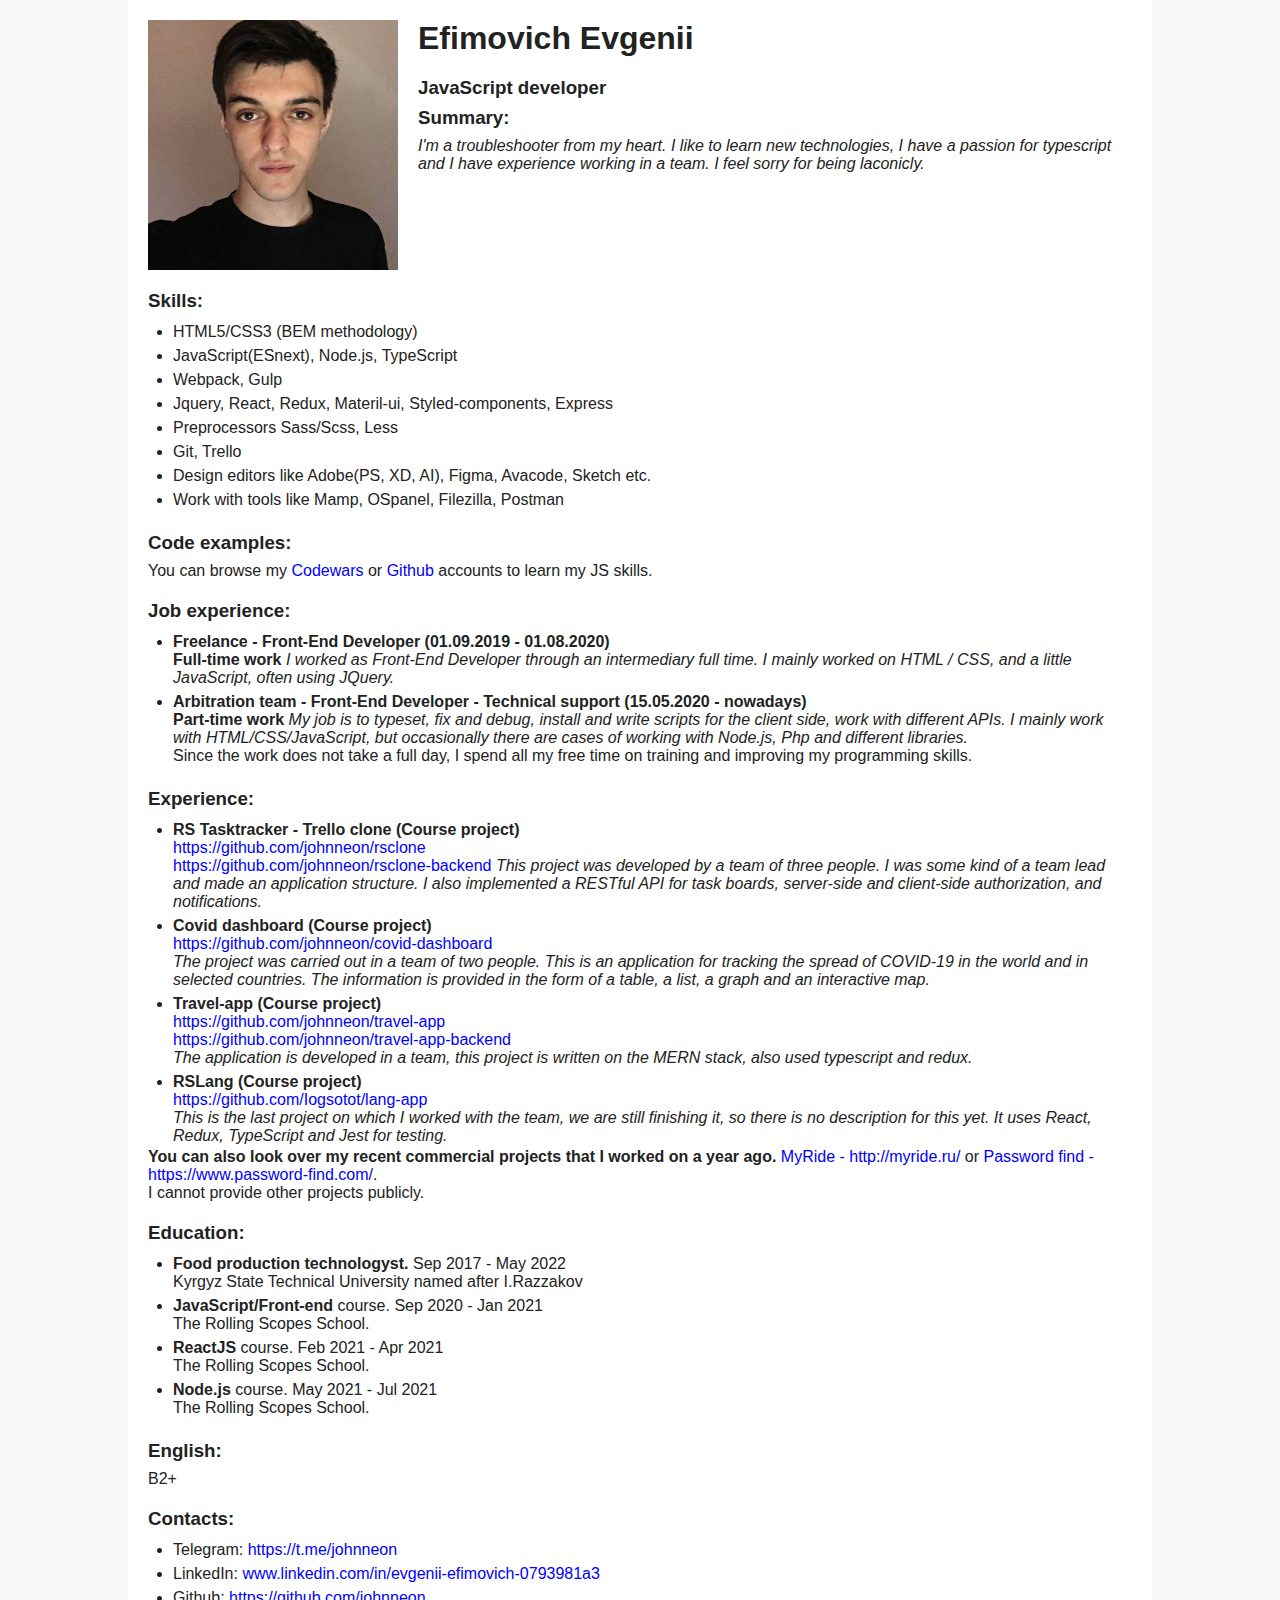
==== index.html @ 8bece7a2 "fix: minor typos" ====
<!doctype html>
<html lang="en">
<head>
    <meta charset="UTF-8">
    <meta http-equiv="x-ua-compatible" content="ie=edge">
    <meta name="viewport" content="width=device-width, initial-scale=1.0">
    <title>Resume</title>
    <link rel="stylesheet" href="./static/css/style.css">
</head>
<body>
    <main>
        <header>
            <img src="./static/img/photo.jpeg" alt="Photo">
            <div>
                <h1>Efimovich Evgenii</h1>
                <h3>JavaScript developer</h3>
                
                <div>
                    <h3>Summary:</h3>
                    <blockquote>
                        <i>
                            I'm a troubleshooter from my heart.
                            I like to learn new technologies, I have a passion for typescript and I have experience working in a team.
                            I feel sorry for being laconicly.
                        </i>
                    </blockquote>
                </div>
            </div>
        </header>
        <section>
            <h3>Skills:</h3>
            <ul>
                <li>HTML5/CSS3 (BEM methodology)</li>
                <li>JavaScript(ESnext), Node.js, TypeScript</li>
                <li>Webpack, Gulp</li>
                <li>Jquery, React, Redux, Materil-ui, Styled-components, Express</li>
                <!-- <li>Mongo DB, Mongoose, Postgree, TypeORM</li> coming soon -->
                <li>Preprocessors Sass/Scss, Less</li>
                <li>Git, Trello</li>
                <li>Design editors like Adobe(PS, XD, AI), Figma, Avacode, Sketch etc.</li>
                <li>Work with tools like Mamp, OSpanel, Filezilla, Postman</li>
            </ul>
        </section>
        <section>
            <h3>Code examples:</h3>
            <p>You can browse my <a href="https://www.codewars.com/users/johnneon/completed_solutions" target="_blank">Codewars</a> or <a href="https://github.com/johnneon" target="_blank">Github</a> accounts to learn my JS skills.</p>
        </section>
        <section>
            <h3>Job experience:</h3>
            <ul>
                <li>
                    <h4>Freelance - <b>Front-End Developer</b> (01.09.2019 - 01.08.2020)</h4>
                    <b>Full-time work</b>
                    <i>
                        I worked as Front-End Developer through an intermediary full time.
                        I mainly worked on HTML / CSS, and a little JavaScript, often using JQuery.
                    </i>
                </li>
                <li>
                    <h4>Arbitration team - <b>Front-End Developer - Technical support</b> (15.05.2020 - nowadays)</h4>
                    <b>Part-time work</b>
                    <i>
                        My job is to typeset, fix and debug, install and write scripts for the client side, work with different APIs. I mainly work with HTML/CSS/JavaScript, but occasionally there are cases of working with Node.js, Php and different libraries.
                    </i>
                    <p>Since the work does not take a full day, I spend all my free time on training and improving my programming skills.</p>
                </li>
            </ul>
        </section>
        <section>
            <h3>Experience:</h3>
            <ul>
                <li>
                    <h4><b>RS Tasktracker</b> - Trello clone (Course project)</h4>
                    <a href="https://github.com/johnneon/rsclone">https://github.com/johnneon/rsclone</a> <br>
                    <a href="https://github.com/johnneon/rsclone-backend">https://github.com/johnneon/rsclone-backend</a>
                    <i>This project was developed by a team of three people. I was some kind of a team lead and made an application structure.</i>
                    <i>I also implemented a RESTful API for task boards, server-side and client-side authorization, and notifications.</i>
                </li>
                <li>
                    <h4>Covid dashboard (Course project)</h4>
                    <a href="https://github.com/johnneon/covid-dashboard">https://github.com/johnneon/covid-dashboard</a> <br>
                    <i>The project was carried out in a team of two people.</i>
                    <i>This is an application for tracking the spread of COVID-19 in the world and in selected countries. The information is provided in the form of a table, a list, a graph and an interactive map.</i>
                </li>
                <li>
                    <h4>Travel-app (Course project)</h4>
                    <a href="https://github.com/johnneon/travel-app">https://github.com/johnneon/travel-app</a> <br>
                    <a href="https://github.com/johnneon/travel-app-backend">https://github.com/johnneon/travel-app-backend</a> <br>
                    <i>The application is developed in a team, this project is written on the MERN stack, also used typescript and redux.</i>
                </li>
                <li>
                    <h4>RSLang (Course project)</h4>
                    <a href="https://github.com/Iogsotot/lang-app">https://github.com/Iogsotot/lang-app</a> <br>
                    <i>This is the last project on which I worked with the team, we are still finishing it, so there is no description for this yet.
                        It uses React, Redux, TypeScript and Jest for testing.</i>
                </li>
            </ul>
            <p><b>You can also look over my recent commercial projects that I worked on a year ago.</b> <a href="http://myride.ru/" target="_blank">MyRide - http://myride.ru/</a> or <a href="https://www.password-find.com/" target="_blank"> Password find - https://www.password-find.com/</a>.</p>
            <p>I cannot provide other projects publicly.</p>
        </section>
        <section>
            <h3>Education:</h3>
            <ul>
                <li>
                    <b>Food production technologyst.</b> <time>Sep 2017 - May 2022</time><br>
                    Kyrgyz State Technical University named after I.Razzakov <br>
                </li>
                <li>
                    <b>JavaScript/Front-end</b> course. <time>Sep 2020 - Jan 2021</time><br>
                    The Rolling Scopes School.
                </li>
                <li>
                    <b>ReactJS</b> course. <time>Feb 2021 - Apr 2021</time><br>
                    The Rolling Scopes School.
                </li>
                <li>
                    <b>Node.js</b> course. <time>May 2021 - Jul 2021</time><br>
                    The Rolling Scopes School.
                </li>
            </ul>
        </section>
        <section>
            <h3>English:</h3>
            <p>B2+</p>
        </section>
        <section>
            <h3>Contacts:</h3>
            <ul>
                <li>Telegram: <a href="https://t.me/johnneon" target="_blank">https://t.me/johnneon</a></li>
                <li>LinkedIn: <a href="www.linkedin.com/in/evgenii-efimovich-0793981a3" target="_blank">www.linkedin.com/in/evgenii-efimovich-0793981a3</a></li>
                <li>Github: <a href="https://github.com/johnneon" target="_blank">https://github.com/johnneon</a></li>
            </ul>
        </section>
    </main>
</body>
</html>
---- static/css/style.css ----
*,
*::before,
*::after {
    margin: 0;
    padding: 0;
    box-sizing: border-box;
}

body {
    font: normal 16px "Helvetica", sans-serif;
    color: #222222;
    background: #f9f9f9;
}

main {
    max-width: 1024px;
    margin: 0 auto;
    padding-top: 20px;
    background: #fff;
    padding: 20px;
}

header { display: flex; }

header img {
    width: 100%;
    max-width: 250px;
    margin-right: 20px;
}

section {
    margin-top: 20px;
}

h1 { margin-bottom: 20px; }

h3 { margin-bottom: 8px; }

ul { padding-left: 25px; }

ul li {
    padding-top: 3px;
    padding-bottom: 3px;
}

a {
    color: blue;
    text-decoration: none;
}

a:hover { text-decoration: underline; }

@media (max-width: 600px) {
    header { flex-wrap: wrap; }

    header img { margin-right: 0; }

    header div { margin-top: 20px; }
}
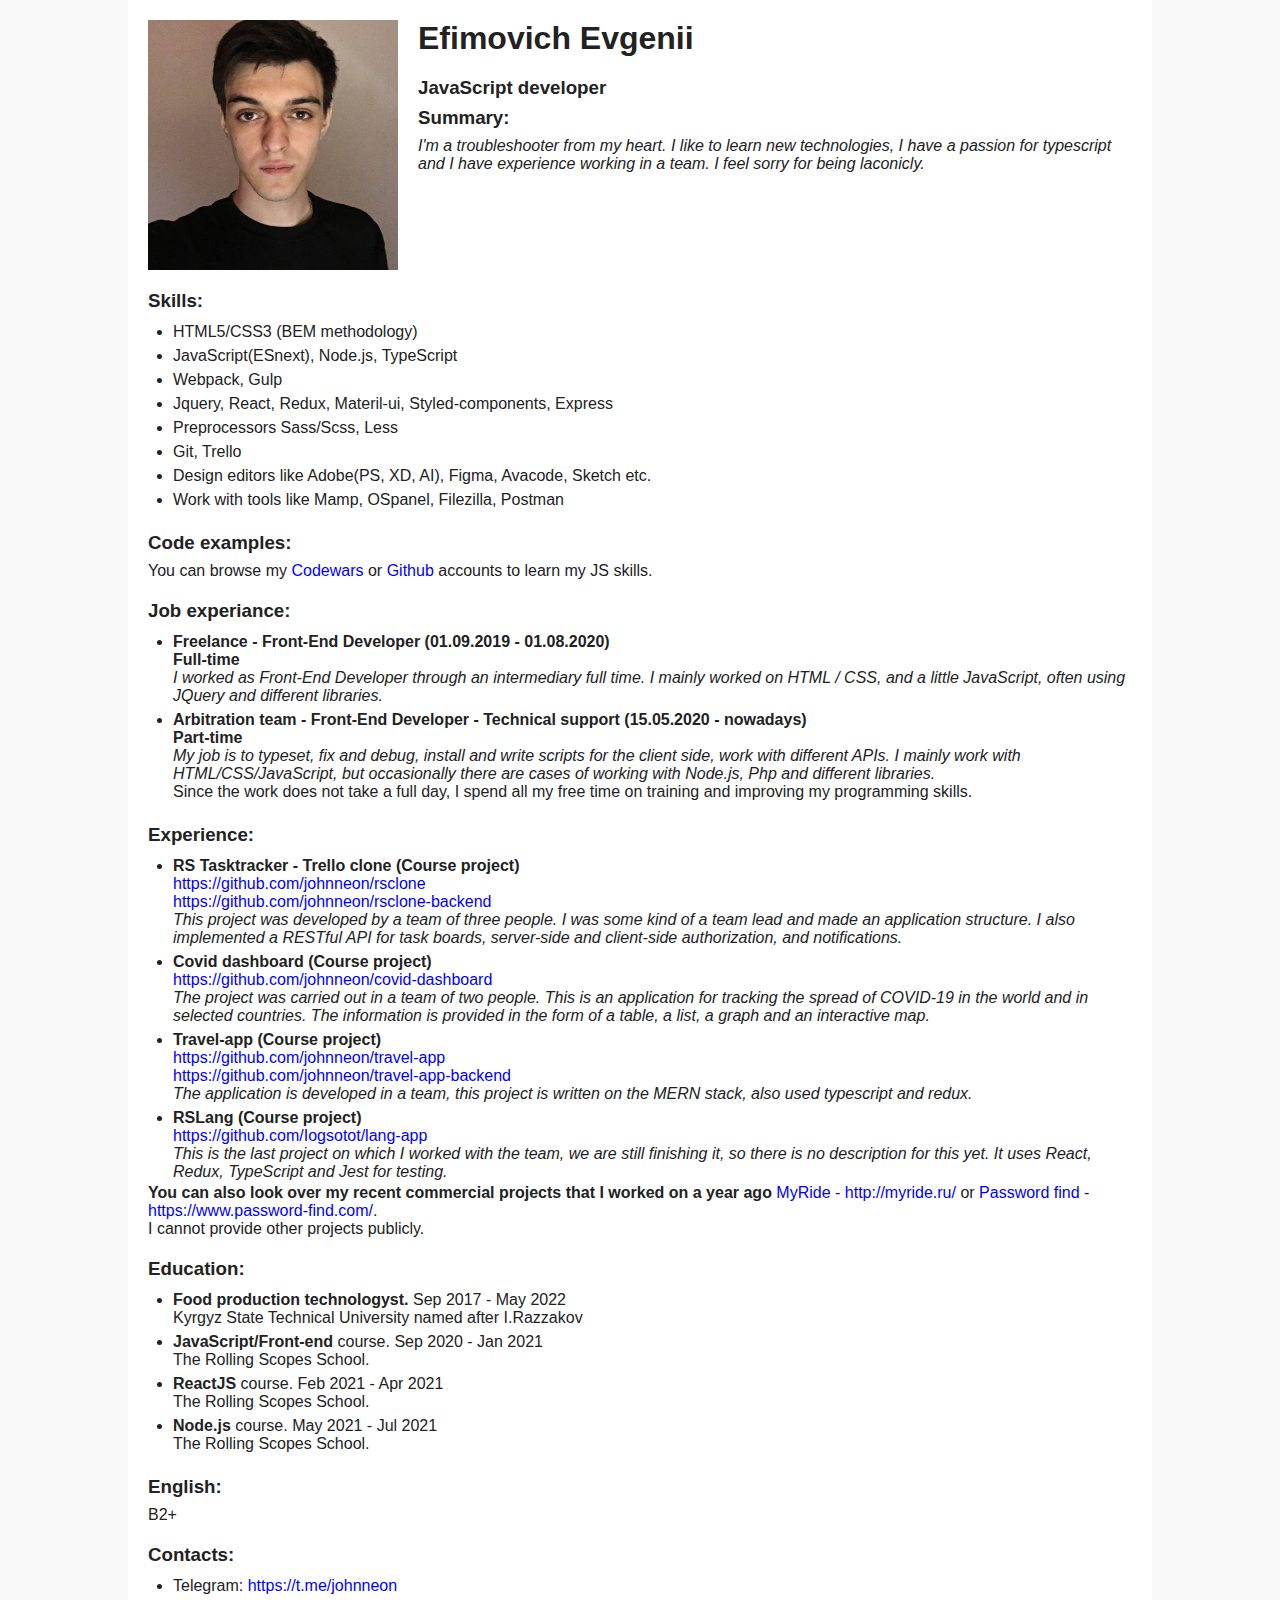
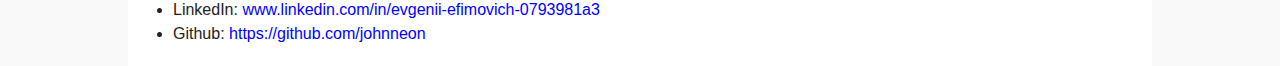
==== commit cdfd7e14: "feat: update cv" ====
--- a/index.html
+++ b/index.html
@@ -46,19 +46,19 @@
             <p>You can browse my <a href="https://www.codewars.com/users/johnneon/completed_solutions" target="_blank">Codewars</a> or <a href="https://github.com/johnneon" target="_blank">Github</a> accounts to learn my JS skills.</p>
         </section>
         <section>
-            <h3>Job experience:</h3>
+            <h3>Job experiance:</h3>
             <ul>
                 <li>
                     <h4>Freelance - <b>Front-End Developer</b> (01.09.2019 - 01.08.2020)</h4>
-                    <b>Full-time work</b>
+                    <b>Full-time</b> <br>
                     <i>
                         I worked as Front-End Developer through an intermediary full time.
-                        I mainly worked on HTML / CSS, and a little JavaScript, often using JQuery.
+                        I mainly worked on HTML / CSS, and a little JavaScript, often using JQuery and different libraries.
                     </i>
                 </li>
                 <li>
                     <h4>Arbitration team - <b>Front-End Developer - Technical support</b> (15.05.2020 - nowadays)</h4>
-                    <b>Part-time work</b>
+                    <b>Part-time</b> <br>
                     <i>
                         My job is to typeset, fix and debug, install and write scripts for the client side, work with different APIs. I mainly work with HTML/CSS/JavaScript, but occasionally there are cases of working with Node.js, Php and different libraries.
                     </i>
@@ -72,7 +72,7 @@
                 <li>
                     <h4><b>RS Tasktracker</b> - Trello clone (Course project)</h4>
                     <a href="https://github.com/johnneon/rsclone">https://github.com/johnneon/rsclone</a> <br>
-                    <a href="https://github.com/johnneon/rsclone-backend">https://github.com/johnneon/rsclone-backend</a>
+                    <a href="https://github.com/johnneon/rsclone-backend">https://github.com/johnneon/rsclone-backend</a> <br>
                     <i>This project was developed by a team of three people. I was some kind of a team lead and made an application structure.</i>
                     <i>I also implemented a RESTful API for task boards, server-side and client-side authorization, and notifications.</i>
                 </li>
@@ -95,7 +95,7 @@
                         It uses React, Redux, TypeScript and Jest for testing.</i>
                 </li>
             </ul>
-            <p><b>You can also look over my recent commercial projects that I worked on a year ago.</b> <a href="http://myride.ru/" target="_blank">MyRide - http://myride.ru/</a> or <a href="https://www.password-find.com/" target="_blank"> Password find - https://www.password-find.com/</a>.</p>
+            <p><b>You can also look over my recent commercial projects that I worked on a year ago </b> <a href="http://myride.ru/" target="_blank">MyRide - http://myride.ru/</a> or <a href="https://www.password-find.com/" target="_blank"> Password find - https://www.password-find.com/</a>.</p>
             <p>I cannot provide other projects publicly.</p>
         </section>
         <section>
@@ -133,4 +133,4 @@
         </section>
     </main>
 </body>
-</html>
+</html>--- a/static/css/style.css
+++ b/static/css/style.css
@@ -51,9 +51,12 @@
 a:hover { text-decoration: underline; }
 
 @media (max-width: 600px) {
-    header { flex-wrap: wrap; }
+    header { display: block; }
 
-    header img { margin-right: 0; }
+    header img {
+        display: block;
+        margin: 0 auto;
+    }
 
     header div { margin-top: 20px; }
 }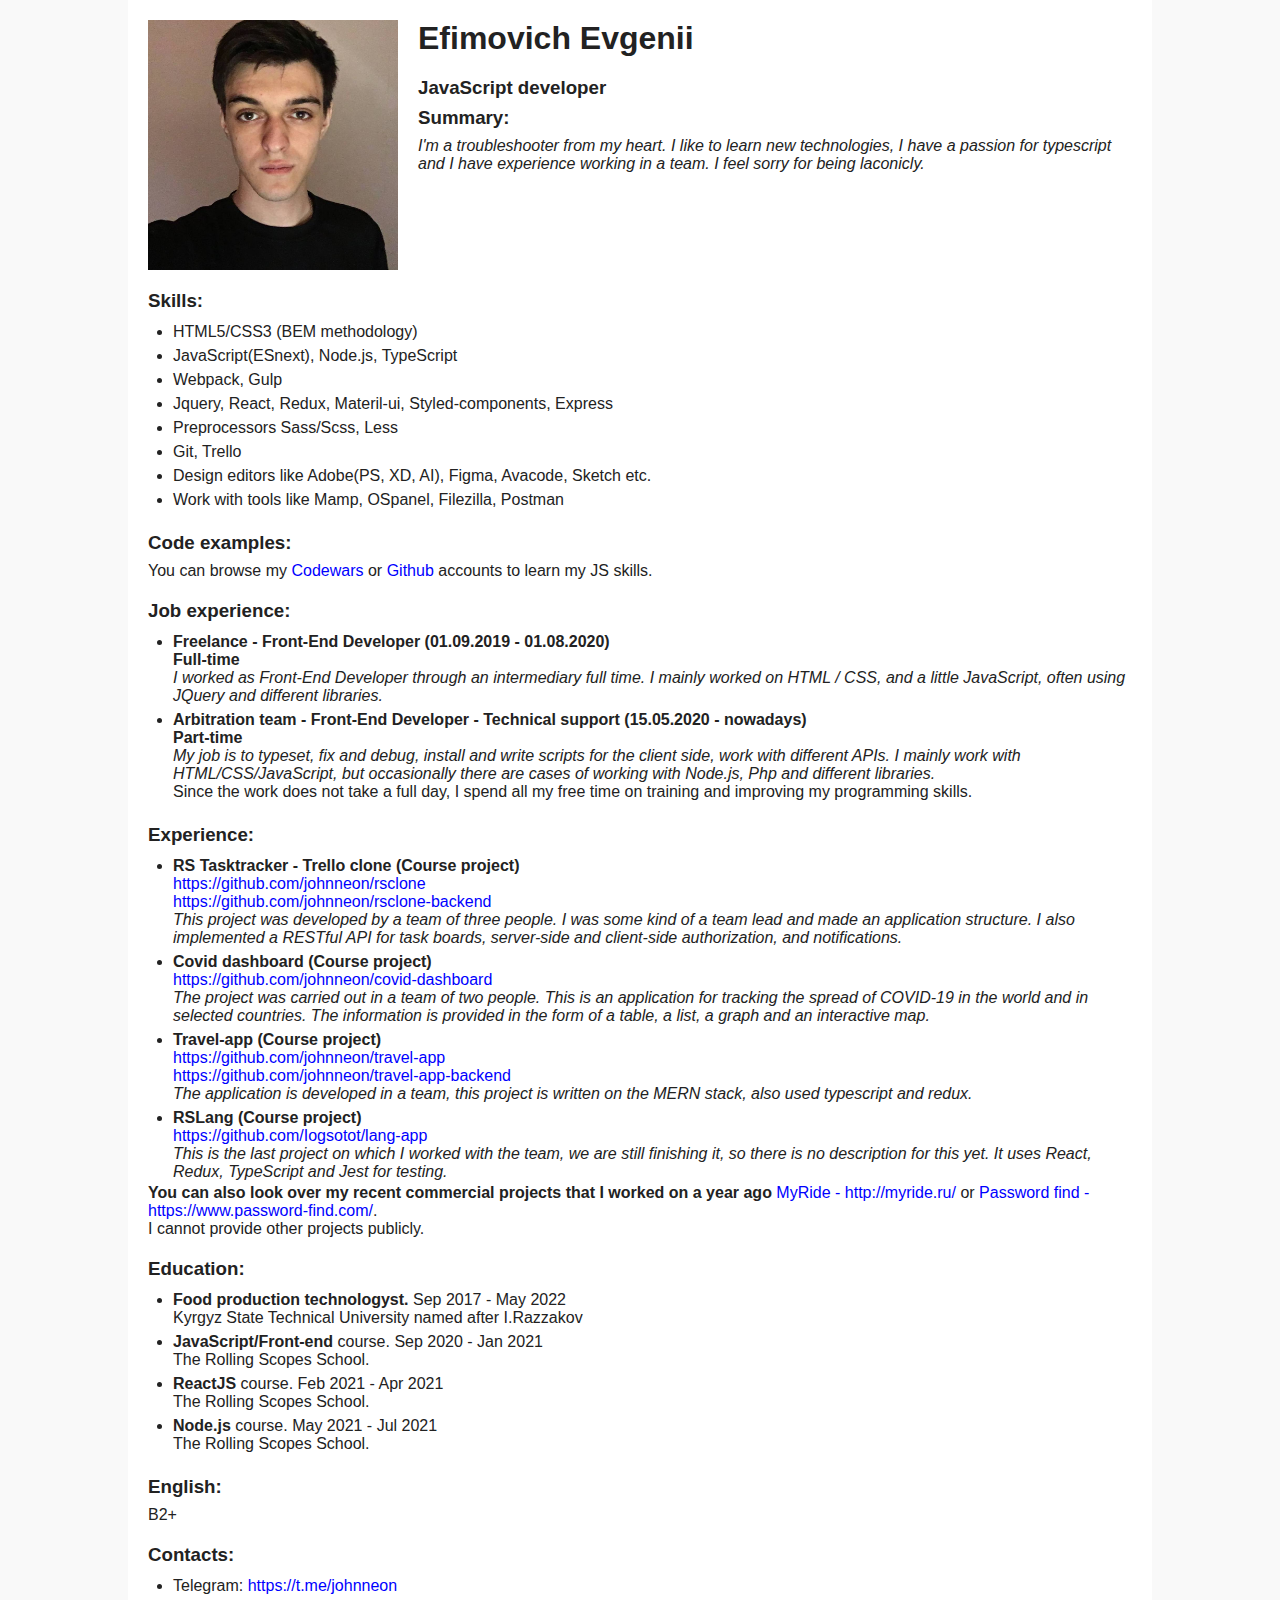
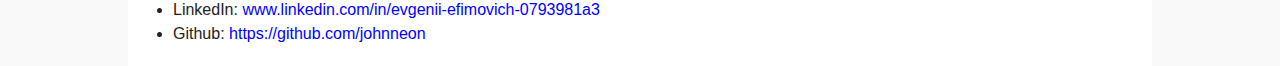
==== commit bc137403: "Merge pull request #5 from johnneon/rsschool-cv-html" ====
--- a/index.html
+++ b/index.html
@@ -46,7 +46,7 @@
             <p>You can browse my <a href="https://www.codewars.com/users/johnneon/completed_solutions" target="_blank">Codewars</a> or <a href="https://github.com/johnneon" target="_blank">Github</a> accounts to learn my JS skills.</p>
         </section>
         <section>
-            <h3>Job experiance:</h3>
+            <h3>Job experience:</h3>
             <ul>
                 <li>
                     <h4>Freelance - <b>Front-End Developer</b> (01.09.2019 - 01.08.2020)</h4>
@@ -133,4 +133,4 @@
         </section>
     </main>
 </body>
-</html>+</html>
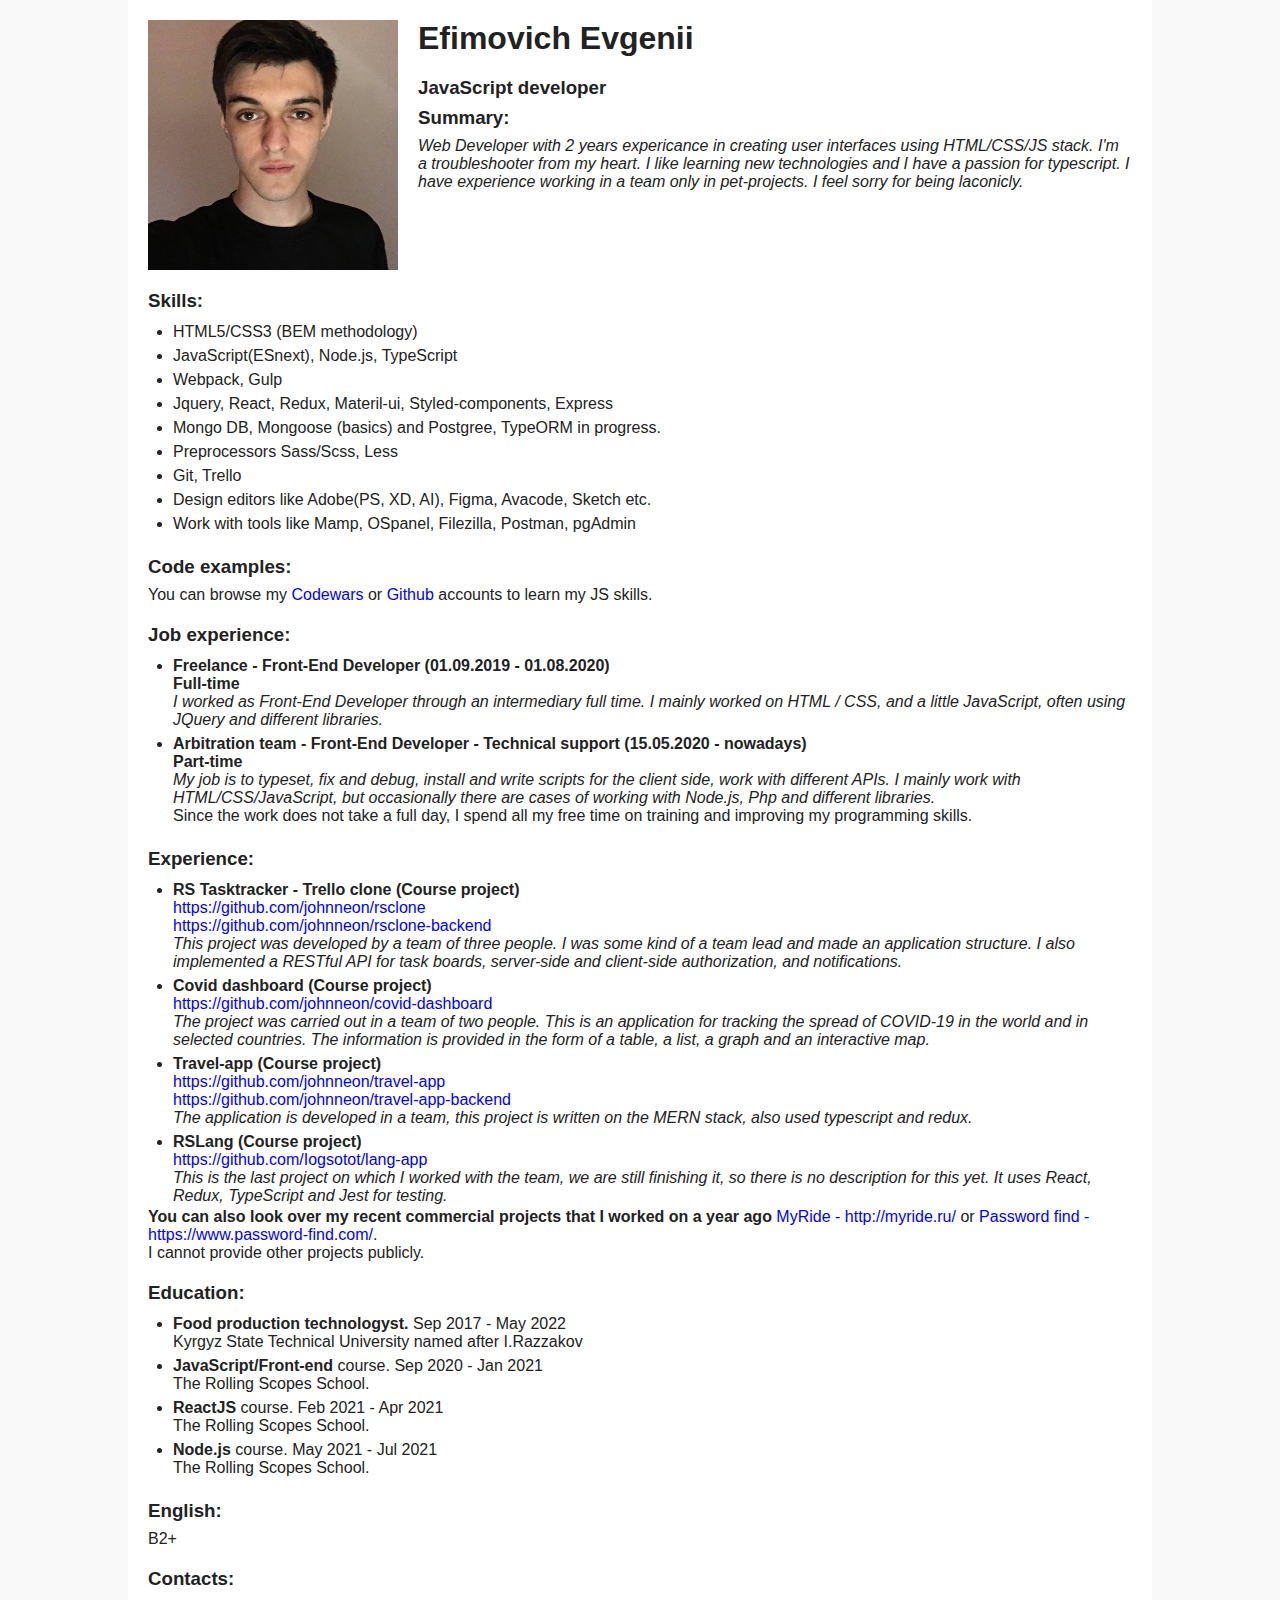
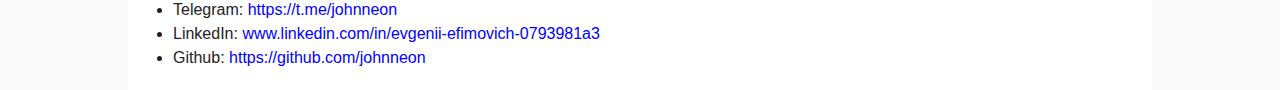
==== commit c84148ac: "update cv" ====
--- a/index.html
+++ b/index.html
@@ -19,8 +19,10 @@
                     <h3>Summary:</h3>
                     <blockquote>
                         <i>
+                            Web Developer with 2 years expericance in creating user interfaces using HTML/CSS/JS stack.
                             I'm a troubleshooter from my heart.
-                            I like to learn new technologies, I have a passion for typescript and I have experience working in a team.
+                            I like learning new technologies and I have a passion for typescript.
+                            I have experience working in a team only in pet-projects.
                             I feel sorry for being laconicly.
                         </i>
                     </blockquote>
@@ -34,11 +36,11 @@
                 <li>JavaScript(ESnext), Node.js, TypeScript</li>
                 <li>Webpack, Gulp</li>
                 <li>Jquery, React, Redux, Materil-ui, Styled-components, Express</li>
-                <!-- <li>Mongo DB, Mongoose, Postgree, TypeORM</li> coming soon -->
+                <li>Mongo DB, Mongoose (basics) and Postgree, TypeORM in progress.</li>
                 <li>Preprocessors Sass/Scss, Less</li>
                 <li>Git, Trello</li>
                 <li>Design editors like Adobe(PS, XD, AI), Figma, Avacode, Sketch etc.</li>
-                <li>Work with tools like Mamp, OSpanel, Filezilla, Postman</li>
+                <li>Work with tools like Mamp, OSpanel, Filezilla, Postman, pgAdmin</li>
             </ul>
         </section>
         <section>
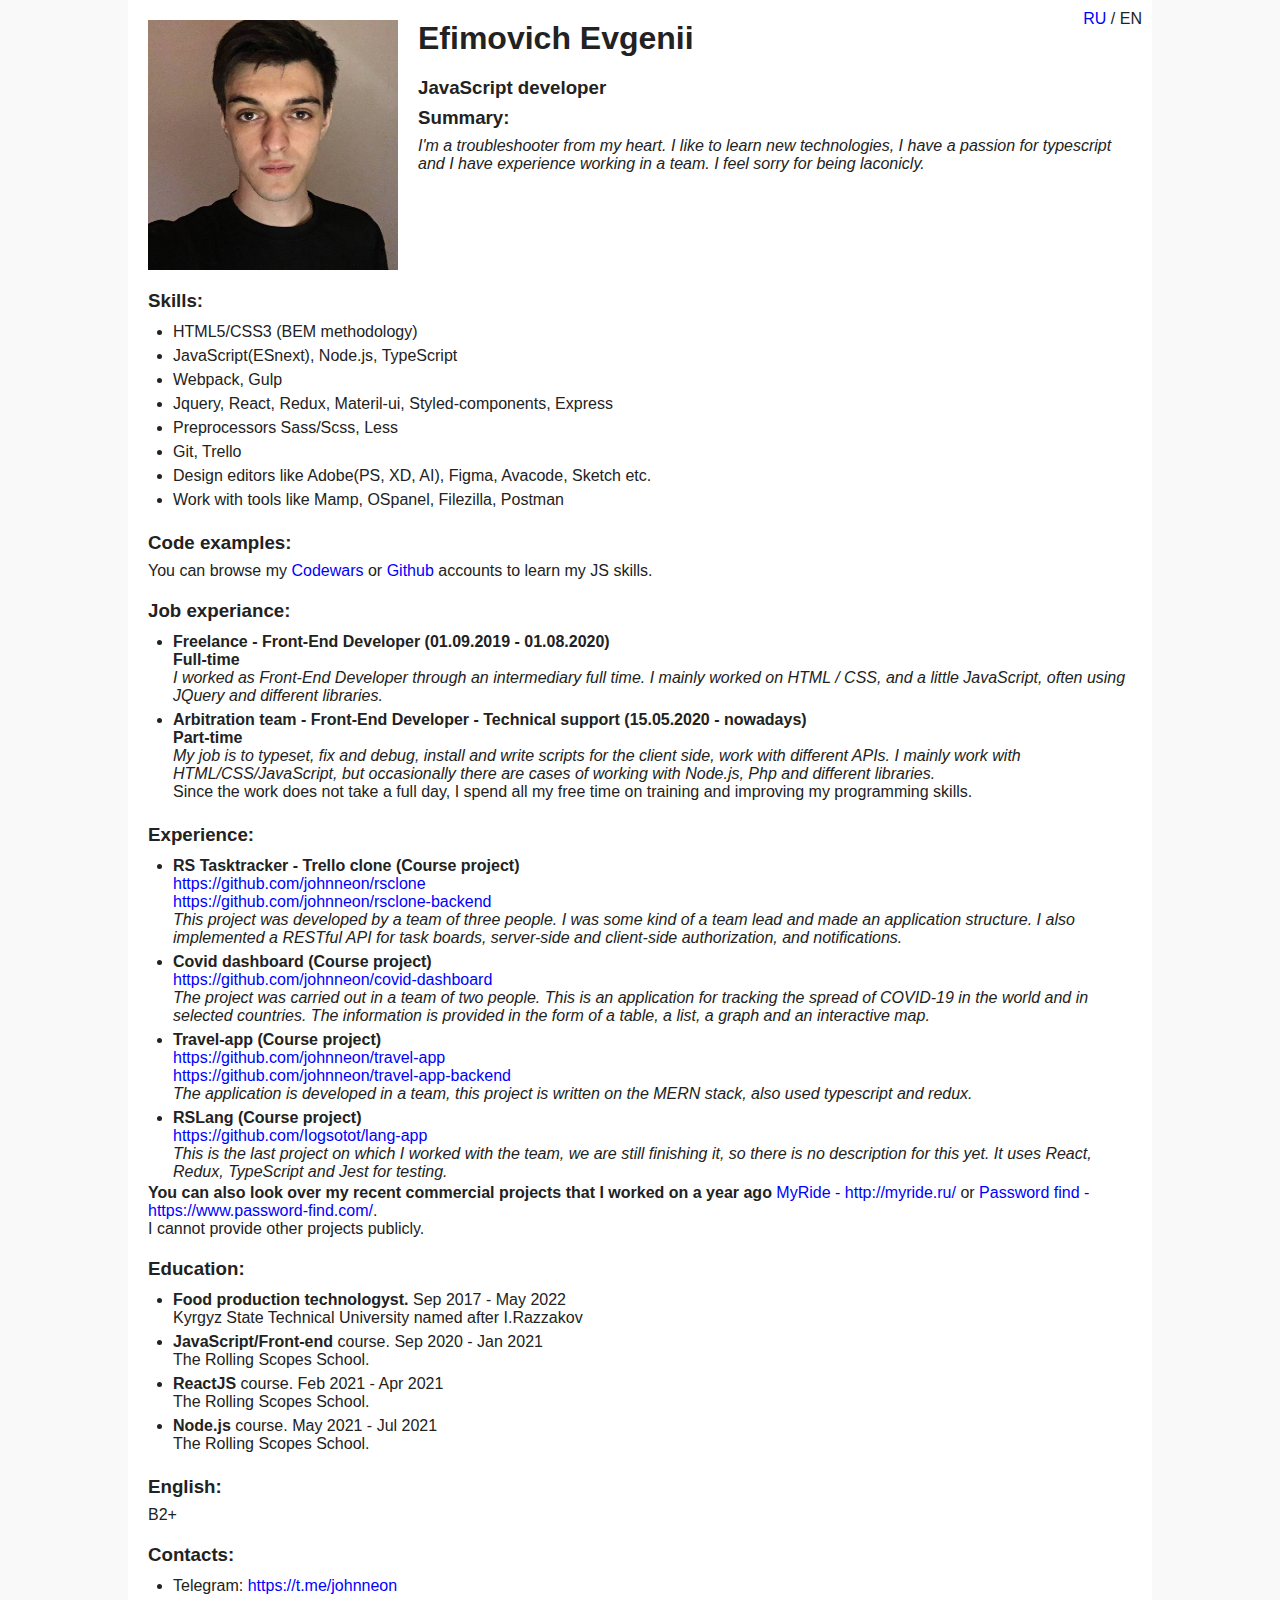
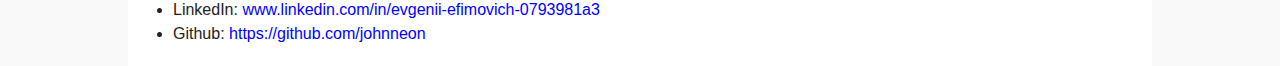
==== commit 65fb85b2: "feat: add ru version" ====
--- a/index.html
+++ b/index.html
@@ -10,6 +10,9 @@
 <body>
     <main>
         <header>
+            <div class="language">
+                <a href="./ru.html">RU</a> / <span disabled>EN</span>
+            </div>
             <img src="./static/img/photo.jpeg" alt="Photo">
             <div>
                 <h1>Efimovich Evgenii</h1>
@@ -19,10 +22,8 @@
                     <h3>Summary:</h3>
                     <blockquote>
                         <i>
-                            Web Developer with 2 years expericance in creating user interfaces using HTML/CSS/JS stack.
                             I'm a troubleshooter from my heart.
-                            I like learning new technologies and I have a passion for typescript.
-                            I have experience working in a team only in pet-projects.
+                            I like to learn new technologies, I have a passion for typescript and I have experience working in a team.
                             I feel sorry for being laconicly.
                         </i>
                     </blockquote>
@@ -36,11 +37,11 @@
                 <li>JavaScript(ESnext), Node.js, TypeScript</li>
                 <li>Webpack, Gulp</li>
                 <li>Jquery, React, Redux, Materil-ui, Styled-components, Express</li>
-                <li>Mongo DB, Mongoose (basics) and Postgree, TypeORM in progress.</li>
+                <!-- <li>Mongo DB, Mongoose, Postgree, TypeORM</li> coming soon -->
                 <li>Preprocessors Sass/Scss, Less</li>
                 <li>Git, Trello</li>
                 <li>Design editors like Adobe(PS, XD, AI), Figma, Avacode, Sketch etc.</li>
-                <li>Work with tools like Mamp, OSpanel, Filezilla, Postman, pgAdmin</li>
+                <li>Work with tools like Mamp, OSpanel, Filezilla, Postman</li>
             </ul>
         </section>
         <section>
@@ -48,7 +49,7 @@
             <p>You can browse my <a href="https://www.codewars.com/users/johnneon/completed_solutions" target="_blank">Codewars</a> or <a href="https://github.com/johnneon" target="_blank">Github</a> accounts to learn my JS skills.</p>
         </section>
         <section>
-            <h3>Job experience:</h3>
+            <h3>Job experiance:</h3>
             <ul>
                 <li>
                     <h4>Freelance - <b>Front-End Developer</b> (01.09.2019 - 01.08.2020)</h4>
@@ -135,4 +136,4 @@
         </section>
     </main>
 </body>
-</html>
+</html>--- a/static/css/style.css
+++ b/static/css/style.css
@@ -16,6 +16,7 @@
     max-width: 1024px;
     margin: 0 auto;
     padding-top: 20px;
+    position: relative;
     background: #fff;
     padding: 20px;
 }
@@ -50,7 +51,23 @@
 
 a:hover { text-decoration: underline; }
 
+.language {
+    position: absolute;
+    top: 10px;
+    right: 10px;
+}
+
 @media (max-width: 600px) {
+    main { padding-bottom: 40px; }
+
+    .language {
+        position: absolute;
+        top: 0;
+        bottom: 10px;
+        right: 50%;
+        transform: translate(50%, 0);
+    }
+
     header { display: block; }
 
     header img {
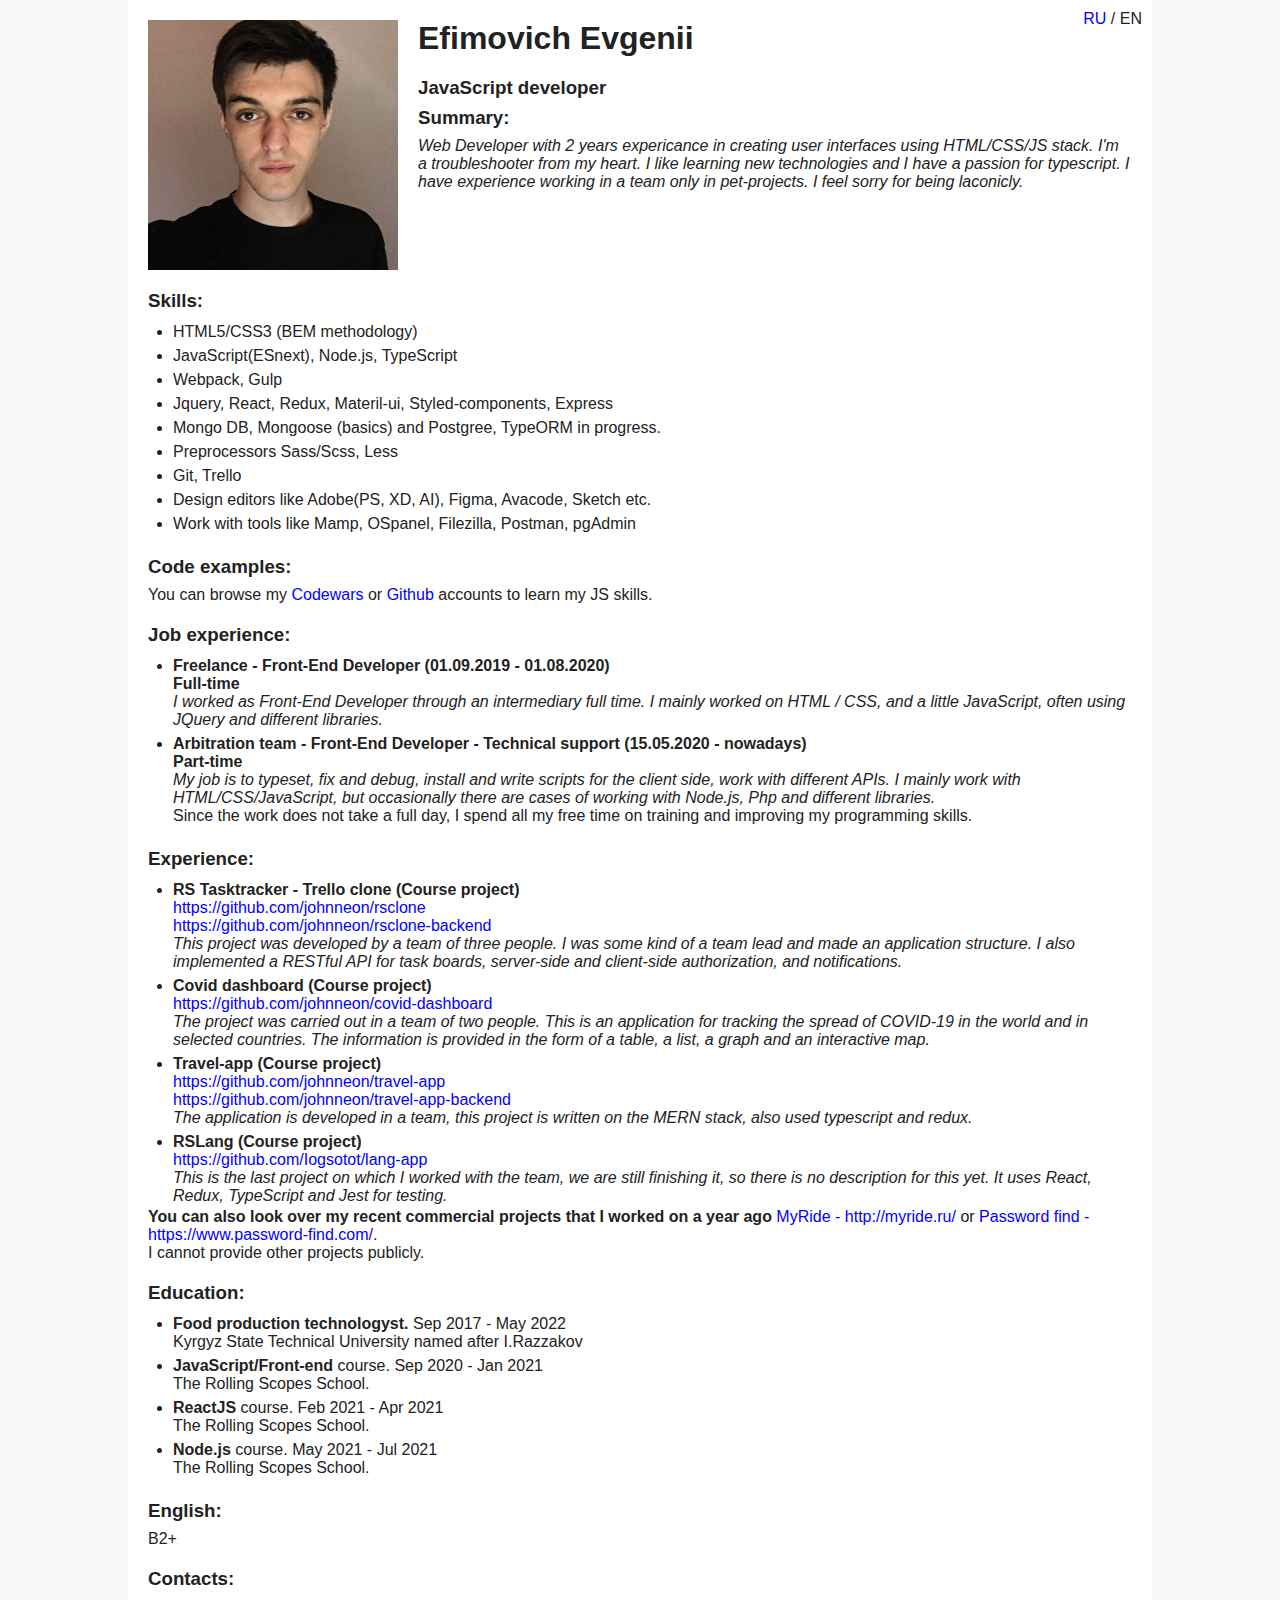
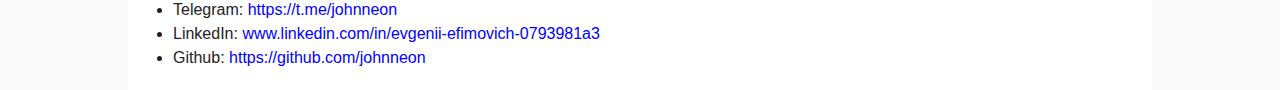
==== commit 37c5dff6: "Merge branch 'gh-pages' of https://github.com/johnneon/rsschool-cv into rsschool-cv-html" ====
--- a/index.html
+++ b/index.html
@@ -22,8 +22,10 @@
                     <h3>Summary:</h3>
                     <blockquote>
                         <i>
+                            Web Developer with 2 years expericance in creating user interfaces using HTML/CSS/JS stack.
                             I'm a troubleshooter from my heart.
-                            I like to learn new technologies, I have a passion for typescript and I have experience working in a team.
+                            I like learning new technologies and I have a passion for typescript.
+                            I have experience working in a team only in pet-projects.
                             I feel sorry for being laconicly.
                         </i>
                     </blockquote>
@@ -37,11 +39,11 @@
                 <li>JavaScript(ESnext), Node.js, TypeScript</li>
                 <li>Webpack, Gulp</li>
                 <li>Jquery, React, Redux, Materil-ui, Styled-components, Express</li>
-                <!-- <li>Mongo DB, Mongoose, Postgree, TypeORM</li> coming soon -->
+                <li>Mongo DB, Mongoose (basics) and Postgree, TypeORM in progress.</li>
                 <li>Preprocessors Sass/Scss, Less</li>
                 <li>Git, Trello</li>
                 <li>Design editors like Adobe(PS, XD, AI), Figma, Avacode, Sketch etc.</li>
-                <li>Work with tools like Mamp, OSpanel, Filezilla, Postman</li>
+                <li>Work with tools like Mamp, OSpanel, Filezilla, Postman, pgAdmin</li>
             </ul>
         </section>
         <section>
@@ -49,7 +51,7 @@
             <p>You can browse my <a href="https://www.codewars.com/users/johnneon/completed_solutions" target="_blank">Codewars</a> or <a href="https://github.com/johnneon" target="_blank">Github</a> accounts to learn my JS skills.</p>
         </section>
         <section>
-            <h3>Job experiance:</h3>
+            <h3>Job experience:</h3>
             <ul>
                 <li>
                     <h4>Freelance - <b>Front-End Developer</b> (01.09.2019 - 01.08.2020)</h4>
@@ -136,4 +138,4 @@
         </section>
     </main>
 </body>
-</html>+</html>
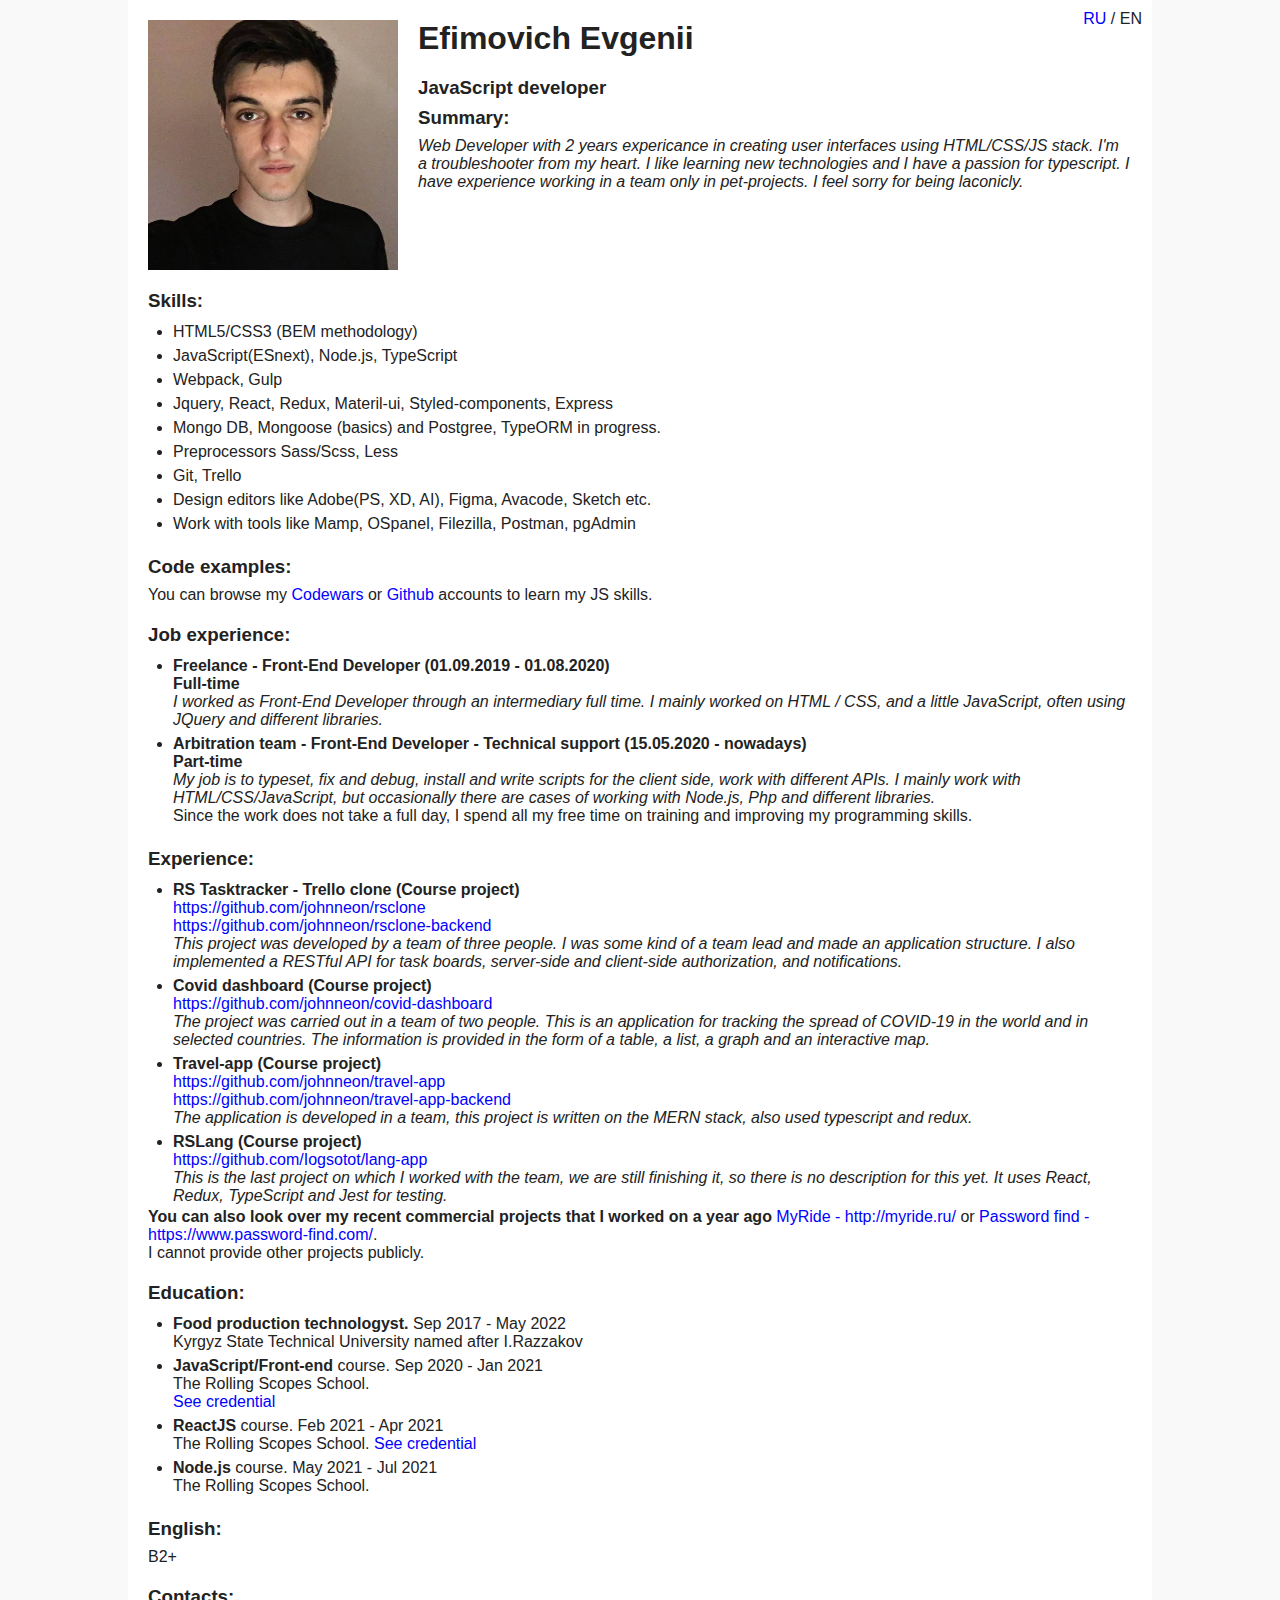
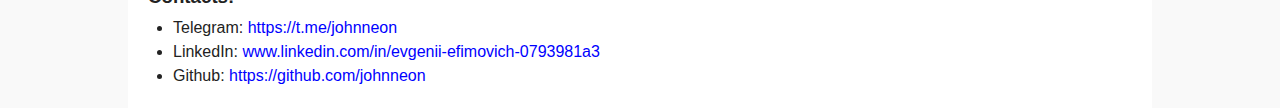
==== commit f83a5f91: "update cv" ====
--- a/index.html
+++ b/index.html
@@ -112,11 +112,13 @@
                 </li>
                 <li>
                     <b>JavaScript/Front-end</b> course. <time>Sep 2020 - Jan 2021</time><br>
-                    The Rolling Scopes School.
+                    The Rolling Scopes School. <br />
+                    <a href="https://app.rs.school/certificate/3mebzlmb" target="_blank">See credential</a>
                 </li>
                 <li>
                     <b>ReactJS</b> course. <time>Feb 2021 - Apr 2021</time><br>
                     The Rolling Scopes School.
+                    <a href="https://app.rs.school/certificate/t2bm3jay" target="_blank">See credential</a>
                 </li>
                 <li>
                     <b>Node.js</b> course. <time>May 2021 - Jul 2021</time><br>
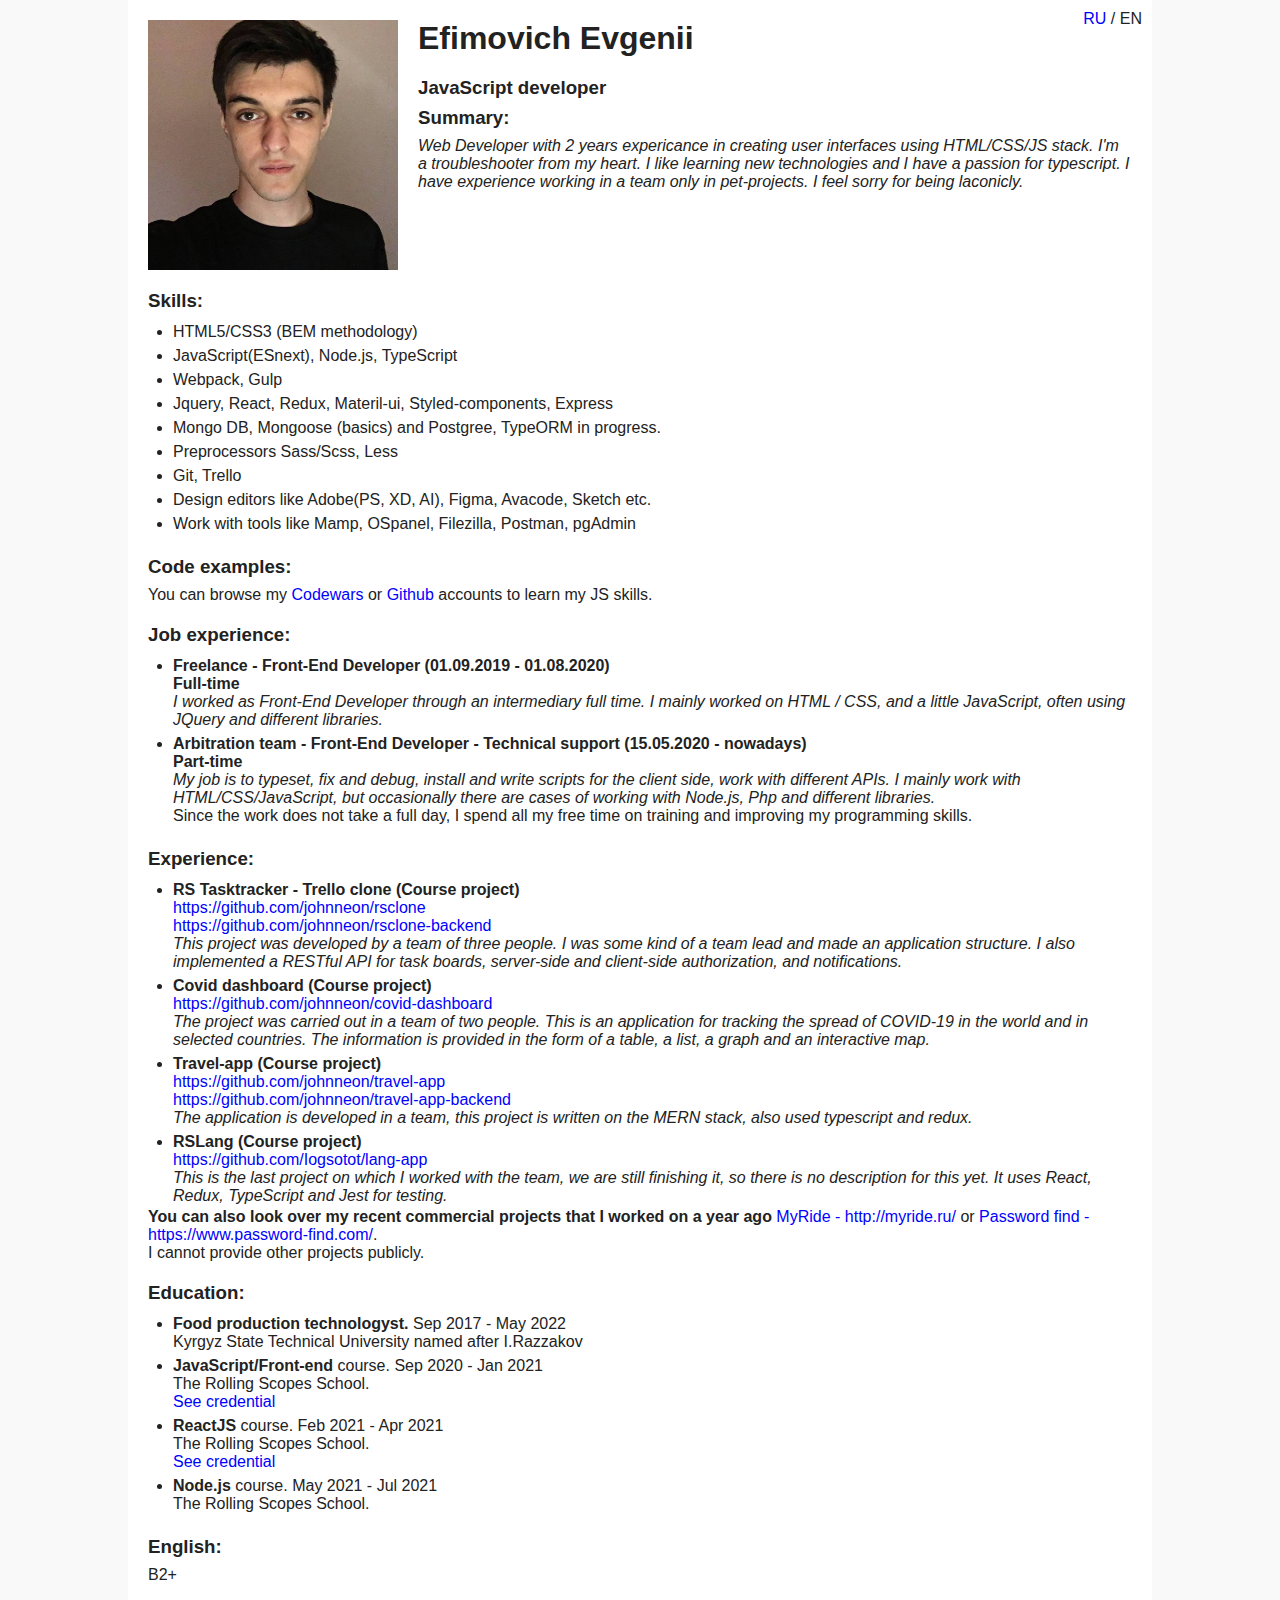
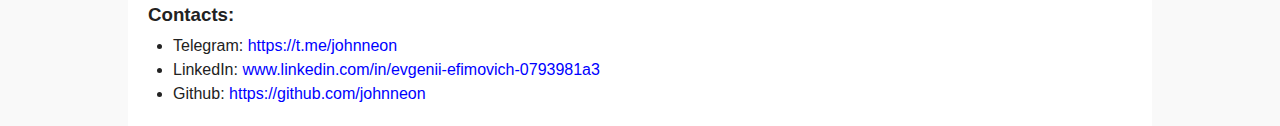
==== commit 57359e49: "update cv" ====
--- a/index.html
+++ b/index.html
@@ -112,12 +112,12 @@
                 </li>
                 <li>
                     <b>JavaScript/Front-end</b> course. <time>Sep 2020 - Jan 2021</time><br>
-                    The Rolling Scopes School. <br />
+                    The Rolling Scopes School. <br>
                     <a href="https://app.rs.school/certificate/3mebzlmb" target="_blank">See credential</a>
                 </li>
                 <li>
                     <b>ReactJS</b> course. <time>Feb 2021 - Apr 2021</time><br>
-                    The Rolling Scopes School.
+                    The Rolling Scopes School. <br>
                     <a href="https://app.rs.school/certificate/t2bm3jay" target="_blank">See credential</a>
                 </li>
                 <li>
